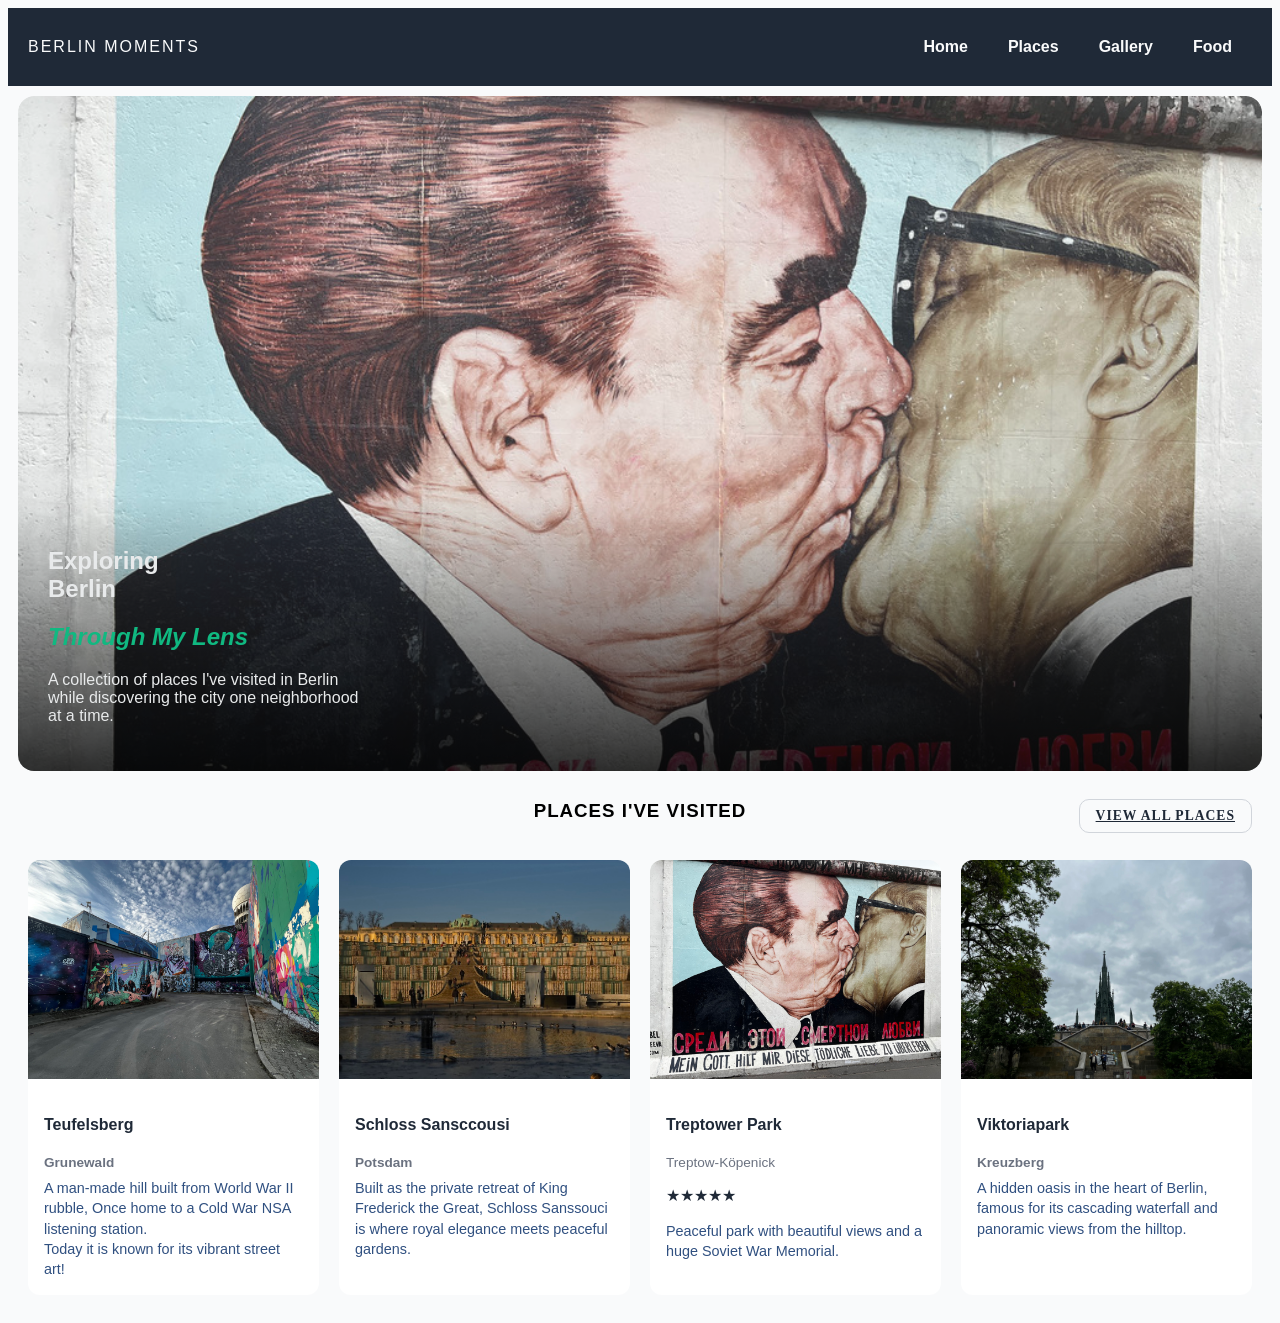
==== diary.html @ 1f84f020 "new page and style" ====
<!DOCTYPE html>
<html lang="en">

<head>
    <meta charset="UTF-8">
    <meta name="viewport" content="width=device-width, initial-scale=1.0">
    <title>Berlin Moments</title>
    <link rel="stylesheet" href="css/diary.css">
</head>

<body>
    <header>
        <span class="logo">BERLIN MOMENTS</span>
        <nav>
            <span class="nav">
                <a href="#top" class="nav-btn">Home</a>
                <a href="#places" class="nav-btn">Places</a>
                <a href="#Gallery" class="nav-btn">Gallery</a>
                <a href="#Food" class="nav-btn">Food</a>
            </span>
        </nav>
    </header>
    <main>
        <section class="section-one" id="top">
            <div class="berlin-wall">
                <img src="diary-pic/hero-image.jpg" alt="Berlin Wall" class="hero-image">
                <div class="hero-text">
                    <h1>Exploring<br> Berlin </h1>
                    <h2><i>Through My Lens</i></h2>
                    <p>
                        A collection of places I've visited in Berlin <br>while discovering the city one neighborhood
                        <BR>at a time.
                    </p>
                </div>
            </div>

        </section>
        <section class="section-two" id="places">
            <div class="places-header">
                <h3>PLACES I'VE VISITED</h3>
                <a href="#" class="view-all-btn">VIEW ALL PLACES</a>
            </div>
            <div class="places-grid">
                <div class="place-card">
                    <img src="diary-pic/Teufel.jpg" alt="Teufelsberg" class="place-image">
                    <div class="place-info">
                        <h4>Teufelsberg</h4>
                        <p class="place-location"><b>Grunewald</b></p>
                        <p class="place-desc">A man-made hill built from World War II rubble, Once home to a Cold War NSA listening station.<br>
                            Today it is known for its vibrant street art!</p>
                    </div>
                </div>
                <div class="place-card">
                    <img src="diary-pic/Sanssouci.jpg" alt="Sanssouci" class="place-image">
                    <div class="place-info">
                        <h4>Schloss Sansccousi</h4>
                        <p class="place-location"><b>Potsdam</b></p>
                        <p class="place-desc">Built as the private retreat of King Frederick the Great, Schloss Sanssouci is where royal elegance meets peaceful gardens.</p>
                    </div>
                </div>
                <div class="place-card">
                    <img src="diary-pic/hero-image.jpg" alt="Treptower Park" class="place-image">
                    <div class="place-info">
                        <h4>Treptower Park</h4>
                        <p class="place-location"> Treptow-Köpenick</p>
                        <p class="place-rating">★★★★★</p>
                        <p class="place-desc">Peaceful park with beautiful views and a huge Soviet War Memorial.</p>
                    </div>
                </div>
                <div class="place-card">
                    <img src="diary-pic/victoria park.jpg" alt="Viktoria Park" class="place-image">
                    <div class="place-info">
                        <h4>Viktoriapark</h4>
                        <p class="place-location"><b>Kreuzberg</B></p>
                        <p class="place-desc">A hidden oasis in the heart of Berlin, famous for its cascading waterfall and panoramic views from the hilltop.</p>
                    </div>
                </div>
            </div>
        </section>


    </main>
</body>

</html>
---- css/diary.css ----
body {
    background-color: #f9fafb;
    color: #f9fafb
}

header {
    display: flex;
    flex-wrap: wrap;
    align-items: center;
    justify-content: space-between;
    gap: 10px;
    padding: 10px 20px;
    font-family: 'Segoe UI', Tahoma, Geneva, Verdana, sans-serif;
    background-color: #1f2937;
}

.nav {
    display: flex;
    flex-wrap: wrap;
}

.logo {
    font-size: 1;
    font-family: 'Segoe UI', Tahoma, Geneva, Verdana, sans-serif;
    letter-spacing: 2px;
}

.nav-btn {
    color: #f9fafb;
    text-decoration: none;
    padding: 20px;
    font-size: 1;
    font-weight: bold;
    display: inline-block;
    transform: translateY(0);
    transition: transform 0.25s ease, color 0.25s ease;
}

.nav-btn:hover {
    transform: translateY(-5px);
    color: #059669;
}

main {
    padding: 10px;
}

.section-one {
    display: flex;
    justify-content: center;
}

.berlin-wall {
    position: relative;
    width: 100%;
    max-height: 75vh;
    border-radius: 1em;
    overflow: hidden;
}

.hero-image {
    display: block;
    width: 100%;
    aspect-ratio: 3 / 2;
    object-fit: cover;
    border-radius: 1em;
    opacity: 85%;
}

h2 {
    color: #10B981;
    font-family: 'Segoe UI', Tahoma, Geneva, Verdana, sans-serif;
}

.hero-text {
    position: absolute;
    left: 0;
    bottom: 0;
    width: 100%;
    box-sizing: border-box;
    padding: 30px;
    background: linear-gradient(to top, rgba(0, 0, 0, 0.8), rgba(0, 0, 0, 0));
    color: #e8eaeb;
    font-family: 'Segoe UI', Tahoma, Geneva, Verdana, sans-serif;
}

h3 {
    color: black;
    font-family: 'Segoe UI', Tahoma, Geneva, Verdana, sans-serif;
}

.section-two {
    padding: 10px 10px;
}

.places-header {
    position: relative;
    display: flex;
    align-items: center;
    justify-content: center;
    margin-bottom: 10px;
}

.places-header h3 {
    font-size: 1;
    letter-spacing: 1px;
    position: relative;
    padding-bottom: 10px;
}

.view-all-btn {
    position: absolute;
    right: 0;
    color: #1f2937;
    font-weight: bold;
    font-size: 0.85rem;
    letter-spacing: 1px;
    padding: 8px 16px;
    border: 1px solid #d1d5db;
    border-radius: 10px;
}

.view-all-btn:hover {
    background-color: #1f2937;
    color: #f9fafb;
}

.places-grid {
    display: grid;
    grid-template-columns: repeat(4, 1fr);
    gap: 20px;
}

.place-card {
    background-color: #ffffff;
    border-radius: 0.75em;
    overflow: hidden;
}

.place-card:hover {
    transform: translateY(-5px);
    box-shadow: 0 8px 16px rgba(0, 0, 0, 0.12);
}

.place-image {
    display: block;
    width: 100%;
    aspect-ratio: 4 / 3;
    object-fit: cover;
}

.place-info {
    padding: 16px;
    font-family: 'Segoe UI', Tahoma, Geneva, Verdana, sans-serif;
    color: #1f2937;
}

.place-location {
    margin: 0 0 8px;
    font-size: 0.85rem;
    color: #6b7280;
}

.place-desc {
    margin: 0;
    font-size: 0.9rem;
    color: #305080;
    line-height: 1.4;
}
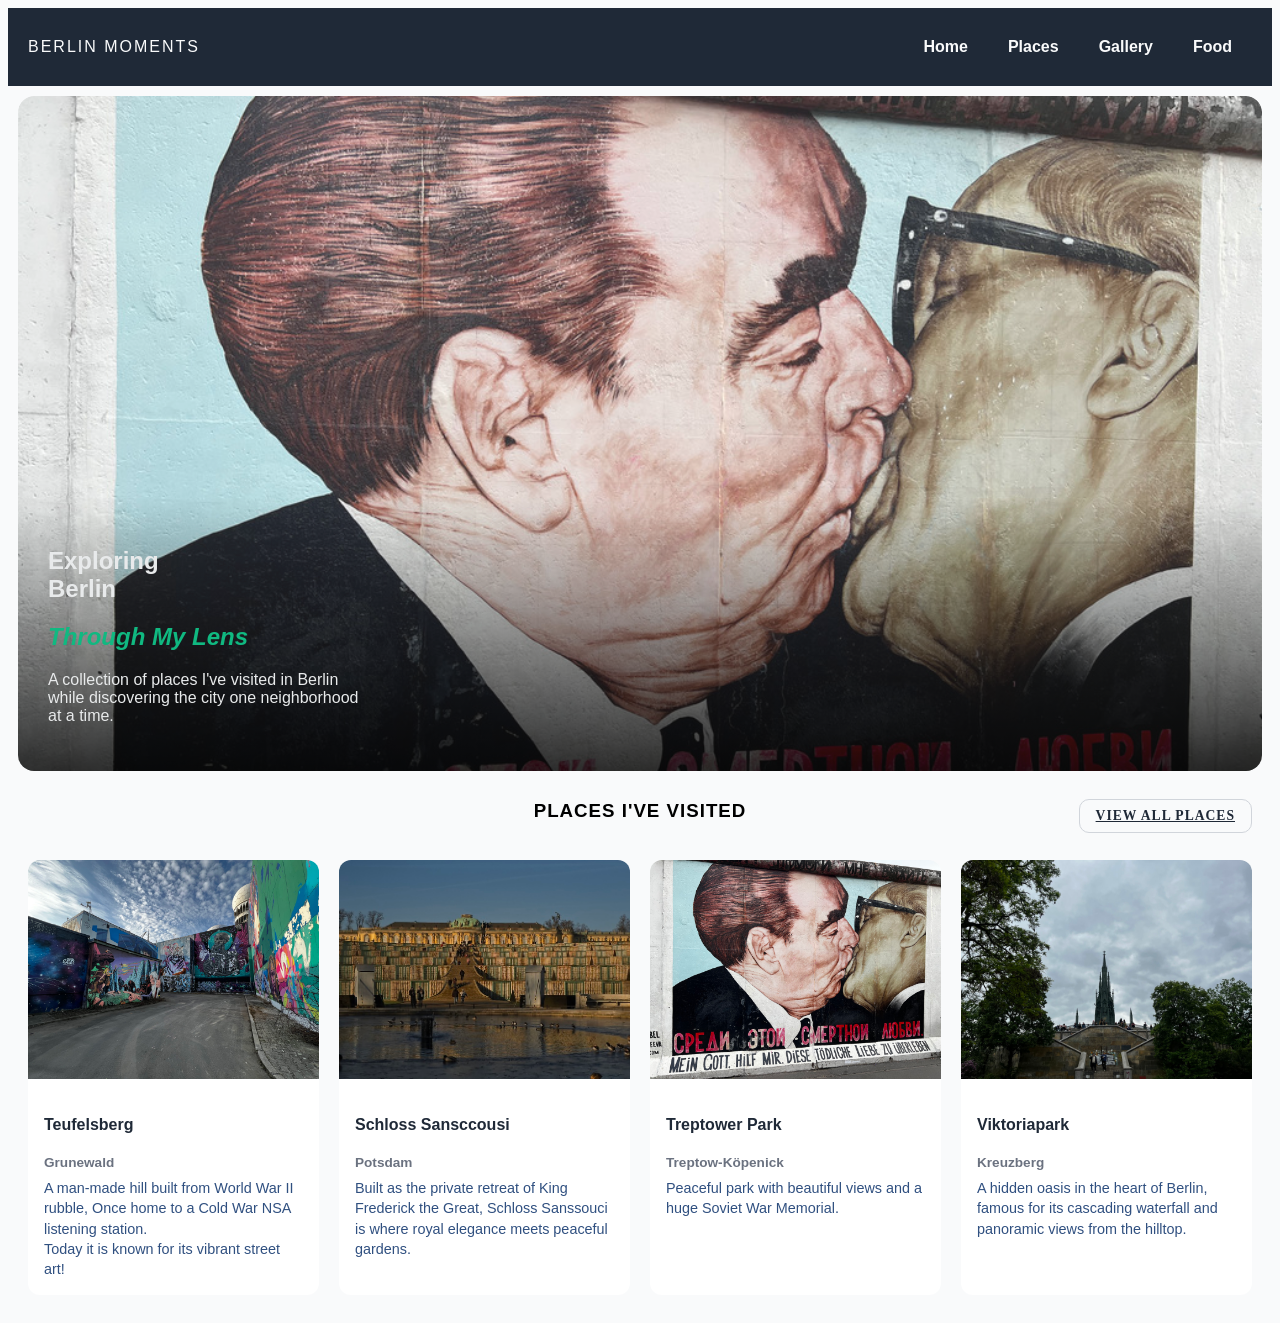
==== commit 22c28ee2: "1 page complete" ====
--- a/diary.html
+++ b/diary.html
@@ -45,7 +45,7 @@
                     <img src="diary-pic/Teufel.jpg" alt="Teufelsberg" class="place-image">
                     <div class="place-info">
                         <h4>Teufelsberg</h4>
-                        <p class="place-location"><b>Grunewald</b></p>
+                        <p class="place-location">Grunewald</p>
                         <p class="place-desc">A man-made hill built from World War II rubble, Once home to a Cold War NSA listening station.<br>
                             Today it is known for its vibrant street art!</p>
                     </div>
@@ -54,7 +54,7 @@
                     <img src="diary-pic/Sanssouci.jpg" alt="Sanssouci" class="place-image">
                     <div class="place-info">
                         <h4>Schloss Sansccousi</h4>
-                        <p class="place-location"><b>Potsdam</b></p>
+                        <p class="place-location">Potsdam</p>
                         <p class="place-desc">Built as the private retreat of King Frederick the Great, Schloss Sanssouci is where royal elegance meets peaceful gardens.</p>
                     </div>
                 </div>
@@ -63,7 +63,6 @@
                     <div class="place-info">
                         <h4>Treptower Park</h4>
                         <p class="place-location"> Treptow-Köpenick</p>
-                        <p class="place-rating">★★★★★</p>
                         <p class="place-desc">Peaceful park with beautiful views and a huge Soviet War Memorial.</p>
                     </div>
                 </div>
@@ -71,7 +70,7 @@
                     <img src="diary-pic/victoria park.jpg" alt="Viktoria Park" class="place-image">
                     <div class="place-info">
                         <h4>Viktoriapark</h4>
-                        <p class="place-location"><b>Kreuzberg</B></p>
+                        <p class="place-location">Kreuzberg</p>
                         <p class="place-desc">A hidden oasis in the heart of Berlin, famous for its cascading waterfall and panoramic views from the hilltop.</p>
                     </div>
                 </div>
--- a/css/diary.css
+++ b/css/diary.css
@@ -159,6 +159,7 @@
     margin: 0 0 8px;
     font-size: 0.85rem;
     color: #6b7280;
+    font-weight: bold;
 }
 
 .place-desc {
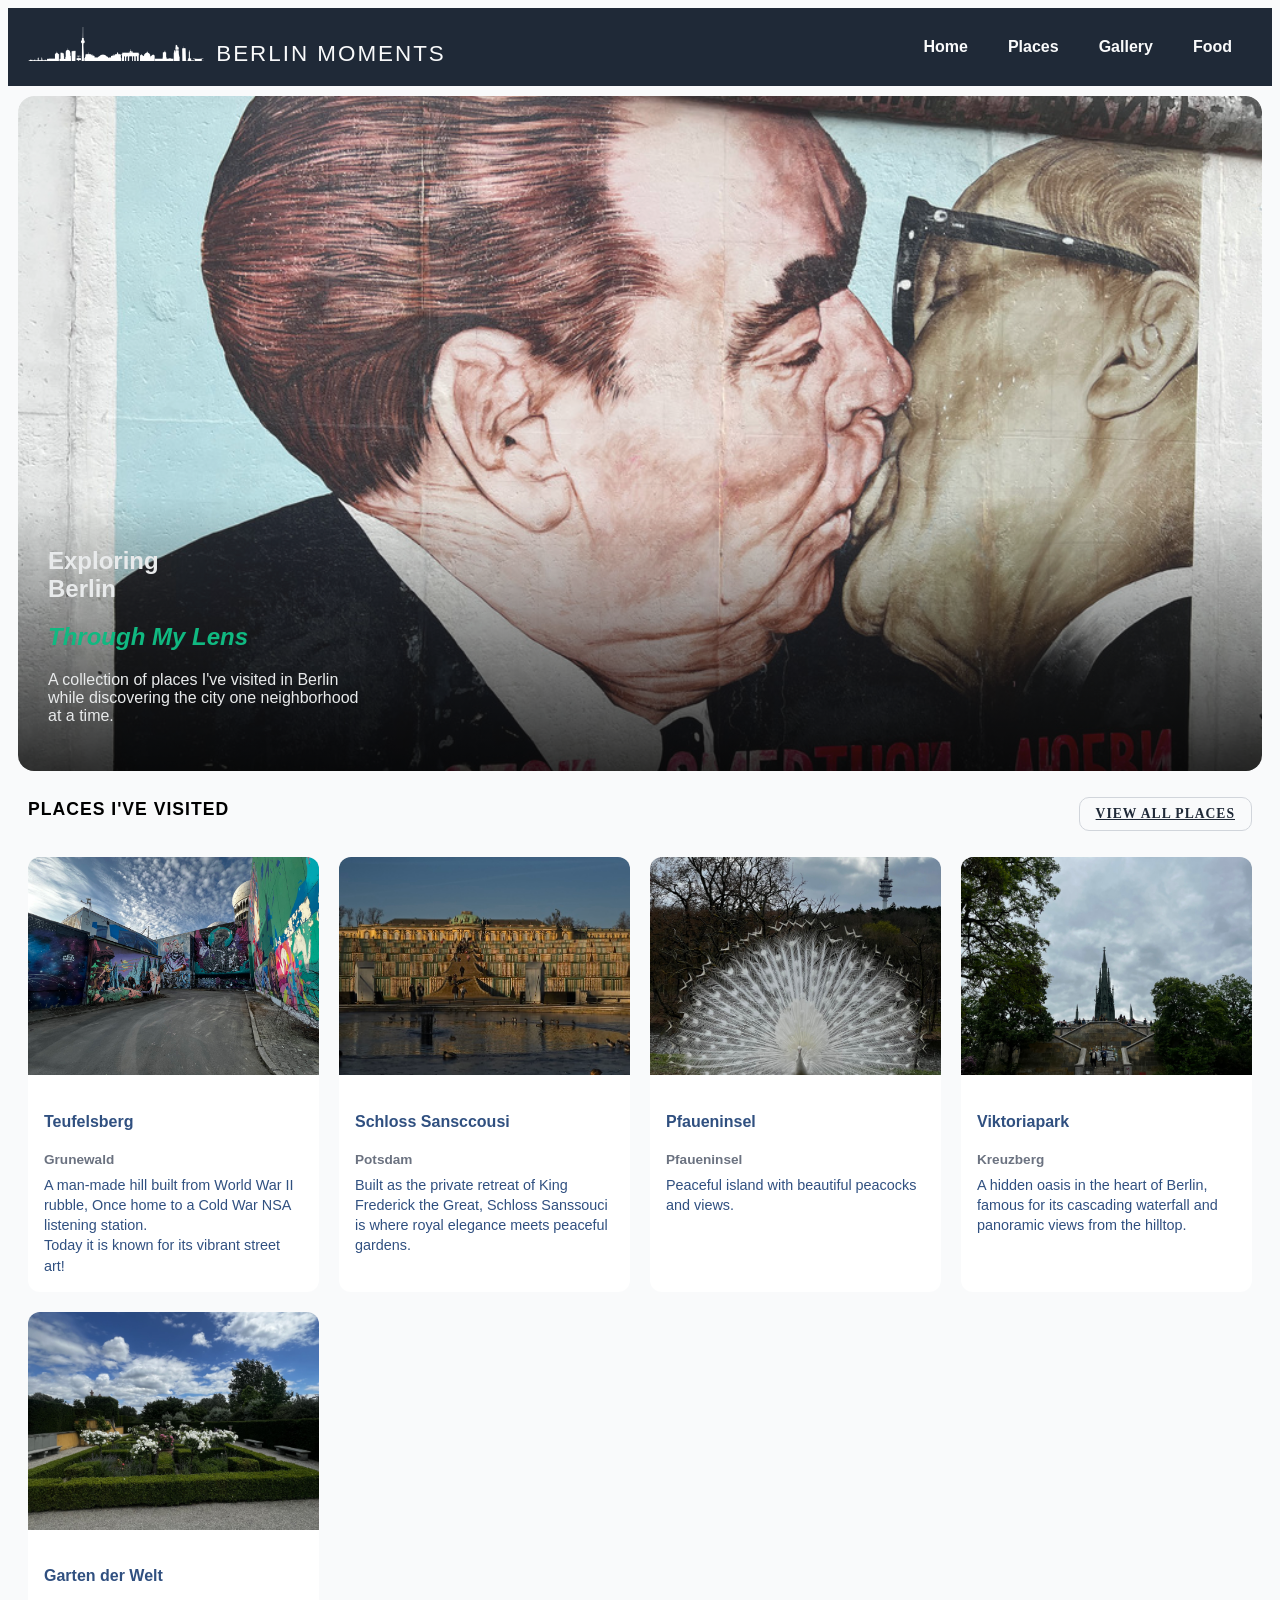
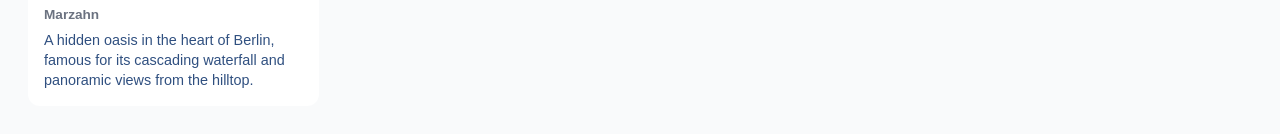
==== commit ce3b86d2: "logo and placecard added" ====
--- a/diary.html
+++ b/diary.html
@@ -9,8 +9,14 @@
 </head>
 
 <body>
+
+    <!-- navbar and header -->
+
     <header>
-        <span class="logo">BERLIN MOMENTS</span>
+        <span class="logo">
+            <img src="diary-pic/skyline.png" class="skyline-logo">
+            BERLIN MOMENTS
+        </span>
         <nav>
             <span class="nav">
                 <a href="#top" class="nav-btn">Home</a>
@@ -20,6 +26,9 @@
             </span>
         </nav>
     </header>
+
+    <!-- Section 1 - Hero image and text -->
+
     <main>
         <section class="section-one" id="top">
             <div class="berlin-wall">
@@ -35,6 +44,9 @@
             </div>
 
         </section>
+
+        <!-- Section 2 -places visited, images and about berlin -->
+
         <section class="section-two" id="places">
             <div class="places-header">
                 <h3>PLACES I'VE VISITED</h3>
@@ -46,7 +58,8 @@
                     <div class="place-info">
                         <h4>Teufelsberg</h4>
                         <p class="place-location">Grunewald</p>
-                        <p class="place-desc">A man-made hill built from World War II rubble, Once home to a Cold War NSA listening station.<br>
+                        <p class="place-desc">A man-made hill built from World War II rubble, Once home to a Cold War
+                            NSA listening station.<br>
                             Today it is known for its vibrant street art!</p>
                     </div>
                 </div>
@@ -55,15 +68,16 @@
                     <div class="place-info">
                         <h4>Schloss Sansccousi</h4>
                         <p class="place-location">Potsdam</p>
-                        <p class="place-desc">Built as the private retreat of King Frederick the Great, Schloss Sanssouci is where royal elegance meets peaceful gardens.</p>
+                        <p class="place-desc">Built as the private retreat of King Frederick the Great, Schloss
+                            Sanssouci is where royal elegance meets peaceful gardens.</p>
                     </div>
                 </div>
                 <div class="place-card">
-                    <img src="diary-pic/hero-image.jpg" alt="Treptower Park" class="place-image">
+                    <img src="diary-pic/pfaueninsel.jpg" alt="Pfaueninsel" class="place-image">
                     <div class="place-info">
-                        <h4>Treptower Park</h4>
-                        <p class="place-location"> Treptow-Köpenick</p>
-                        <p class="place-desc">Peaceful park with beautiful views and a huge Soviet War Memorial.</p>
+                        <h4>Pfaueninsel</h4>
+                        <p class="place-location"> Pfaueninsel</p>
+                        <p class="place-desc">Peaceful island with beautiful peacocks and views.</p>
                     </div>
                 </div>
                 <div class="place-card">
@@ -71,13 +85,24 @@
                     <div class="place-info">
                         <h4>Viktoriapark</h4>
                         <p class="place-location">Kreuzberg</p>
-                        <p class="place-desc">A hidden oasis in the heart of Berlin, famous for its cascading waterfall and panoramic views from the hilltop.</p>
+                        <p class="place-desc">A hidden oasis in the heart of Berlin, famous for its cascading waterfall
+                            and panoramic views from the hilltop.</p>
+                    </div>
+                </div>
+                <div class="place-card">
+                    <img src="diary-pic/garten der welt.jpg" alt="Garten der Welt" class="place-image">
+                    <div class="place-info">
+                        <h4>Garten der Welt</h4>
+                        <p class="place-location">Marzahn</p>
+                        <p class="place-desc">A hidden oasis in the heart of Berlin, famous for its cascading waterfall
+                            and panoramic views from the hilltop.</p>
                     </div>
                 </div>
             </div>
-        </section>
+          
 
 
+        </section>
     </main>
 </body>
 
--- a/css/diary.css
+++ b/css/diary.css
@@ -2,6 +2,8 @@
     background-color: #f9fafb;
     color: #f9fafb
 }
+
+/*Header, logo and Nav */
 
 header {
     display: flex;
@@ -20,16 +22,20 @@
 }
 
 .logo {
-    font-size: 1;
+    font-size: 1.4rem;
     font-family: 'Segoe UI', Tahoma, Geneva, Verdana, sans-serif;
     letter-spacing: 2px;
+}
+
+.skyline-logo {
+    width: 180px;
 }
 
 .nav-btn {
     color: #f9fafb;
     text-decoration: none;
     padding: 20px;
-    font-size: 1;
+    font-size: 1rem;
     font-weight: bold;
     display: inline-block;
     transform: translateY(0);
@@ -41,6 +47,7 @@
     color: #059669;
 }
 
+/*Section 1 - Hero image and text  */
 main {
     padding: 10px;
 }
@@ -84,6 +91,7 @@
     font-family: 'Segoe UI', Tahoma, Geneva, Verdana, sans-serif;
 }
 
+/* Section 2 - places visited, view all button and about berlin section */
 h3 {
     color: black;
     font-family: 'Segoe UI', Tahoma, Geneva, Verdana, sans-serif;
@@ -96,21 +104,21 @@
 .places-header {
     position: relative;
     display: flex;
+    flex-wrap: wrap;
     align-items: center;
     justify-content: center;
+    gap: 10px;
     margin-bottom: 10px;
 }
 
 .places-header h3 {
-    font-size: 1;
+    font-size: 1.1rem;
     letter-spacing: 1px;
     position: relative;
     padding-bottom: 10px;
 }
 
 .view-all-btn {
-    position: absolute;
-    right: 0;
     color: #1f2937;
     font-weight: bold;
     font-size: 0.85rem;
@@ -127,8 +135,29 @@
 
 .places-grid {
     display: grid;
-    grid-template-columns: repeat(4, 1fr);
+    grid-template-columns: 1fr;
     gap: 20px;
+}
+
+@media (min-width: 600px) {
+    .places-grid {
+        grid-template-columns: repeat(2, 1fr);
+    }
+
+    .places-header {
+        justify-content: space-between;
+    }
+
+    .view-all-btn {
+        position: absolute;
+        right: 0;
+    }
+}
+
+@media (min-width: 1024px) {
+    .places-grid {
+        grid-template-columns: repeat(4, 1fr);
+    }
 }
 
 .place-card {
@@ -152,7 +181,7 @@
 .place-info {
     padding: 16px;
     font-family: 'Segoe UI', Tahoma, Geneva, Verdana, sans-serif;
-    color: #1f2937;
+    color: #305080;
 }
 
 .place-location {
@@ -167,4 +196,4 @@
     font-size: 0.9rem;
     color: #305080;
     line-height: 1.4;
-}+}
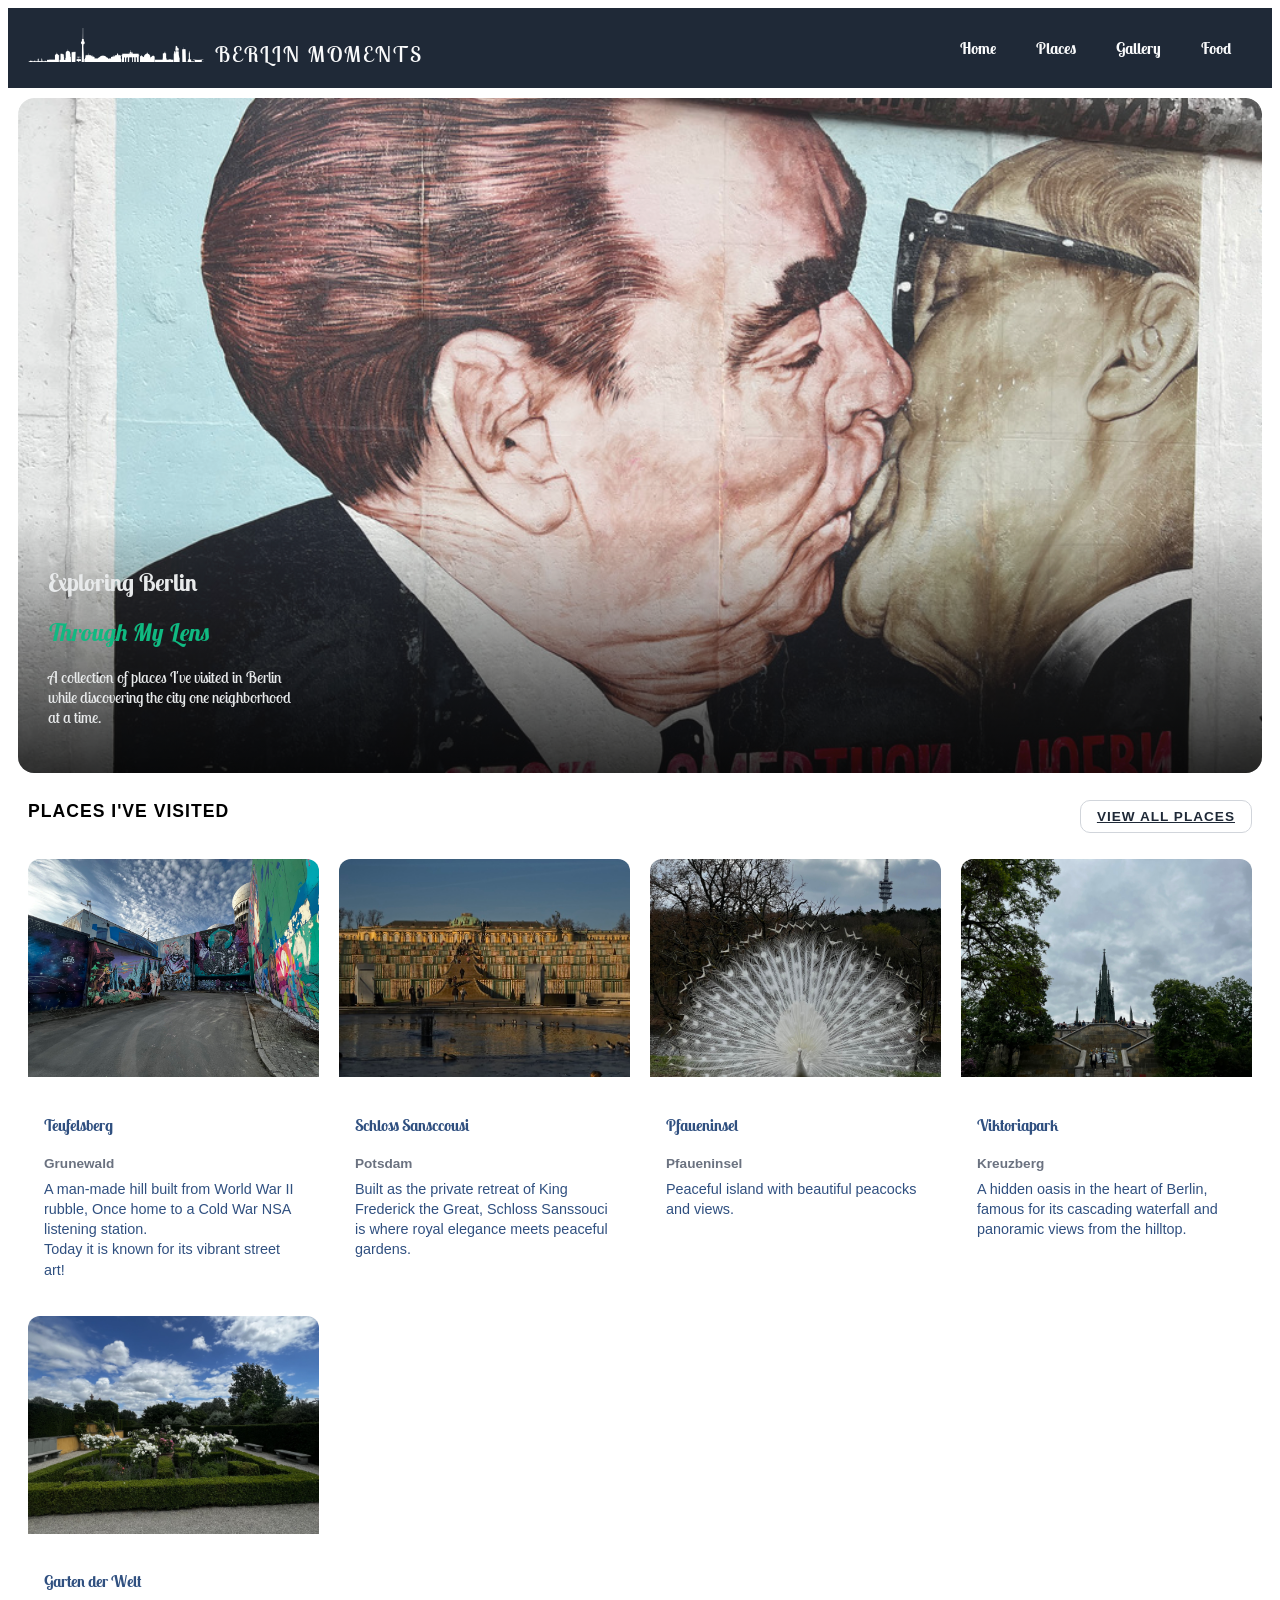
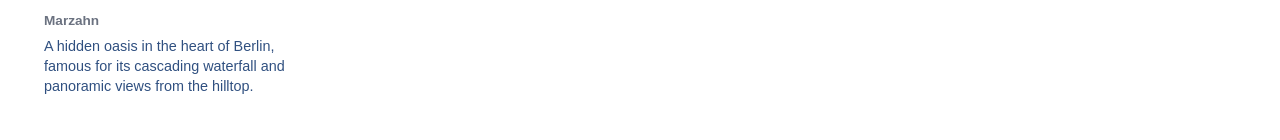
==== commit 6f701fb1: "new section 'my learnings' added" ====
--- a/diary.html
+++ b/diary.html
@@ -6,9 +6,12 @@
     <meta name="viewport" content="width=device-width, initial-scale=1.0">
     <title>Berlin Moments</title>
     <link rel="stylesheet" href="css/diary.css">
+    <link rel="preconnect" href="https://fonts.googleapis.com">
+    <link rel="preconnect" href="https://fonts.gstatic.com" crossorigin>
+    <link href="https://fonts.googleapis.com/css2?family=Lobster+Two:ital,wght@0,400;0,700;1,400;1,700&display=swap" rel="stylesheet">
 </head>
 
-<body>
+<body class="lobster-two-regular">
 
     <!-- navbar and header -->
 
@@ -30,11 +33,11 @@
     <!-- Section 1 - Hero image and text -->
 
     <main>
-        <section class="section-one" id="top">
+        <section class="section-hero" id="top">
             <div class="berlin-wall">
                 <img src="diary-pic/hero-image.jpg" alt="Berlin Wall" class="hero-image">
                 <div class="hero-text">
-                    <h1>Exploring<br> Berlin </h1>
+                    <h1>Exploring Berlin </h1>
                     <h2><i>Through My Lens</i></h2>
                     <p>
                         A collection of places I've visited in Berlin <br>while discovering the city one neighborhood
@@ -47,7 +50,7 @@
 
         <!-- Section 2 -places visited, images and about berlin -->
 
-        <section class="section-two" id="places">
+        <section class="section-places" id="places">
             <div class="places-header">
                 <h3>PLACES I'VE VISITED</h3>
                 <a href="#" class="view-all-btn">VIEW ALL PLACES</a>
@@ -99,9 +102,6 @@
                     </div>
                 </div>
             </div>
-          
-
-
         </section>
     </main>
 </body>
--- a/css/diary.css
+++ b/css/diary.css
@@ -1,8 +1,3 @@
-body {
-    background-color: #f9fafb;
-    color: #f9fafb
-}
-
 /*Header, logo and Nav */
 
 header {
@@ -12,23 +7,22 @@
     justify-content: space-between;
     gap: 10px;
     padding: 10px 20px;
-    font-family: 'Segoe UI', Tahoma, Geneva, Verdana, sans-serif;
     background-color: #1f2937;
-}
-
-.nav {
-    display: flex;
-    flex-wrap: wrap;
 }
 
 .logo {
     font-size: 1.4rem;
-    font-family: 'Segoe UI', Tahoma, Geneva, Verdana, sans-serif;
     letter-spacing: 2px;
+    color: #f9fafb
 }
 
 .skyline-logo {
     width: 180px;
+}
+
+.nav {
+    display: flex;
+    flex-wrap: wrap;
 }
 
 .nav-btn {
@@ -52,7 +46,7 @@
     padding: 10px;
 }
 
-.section-one {
+.section-hero {
     display: flex;
     justify-content: center;
 }
@@ -76,7 +70,6 @@
 
 h2 {
     color: #10B981;
-    font-family: 'Segoe UI', Tahoma, Geneva, Verdana, sans-serif;
 }
 
 .hero-text {
@@ -88,7 +81,6 @@
     padding: 30px;
     background: linear-gradient(to top, rgba(0, 0, 0, 0.8), rgba(0, 0, 0, 0));
     color: #e8eaeb;
-    font-family: 'Segoe UI', Tahoma, Geneva, Verdana, sans-serif;
 }
 
 /* Section 2 - places visited, view all button and about berlin section */
@@ -97,7 +89,7 @@
     font-family: 'Segoe UI', Tahoma, Geneva, Verdana, sans-serif;
 }
 
-.section-two {
+.section-places {
     padding: 10px 10px;
 }
 
@@ -121,6 +113,7 @@
 .view-all-btn {
     color: #1f2937;
     font-weight: bold;
+    font-family: 'Segoe UI', Tahoma, Geneva, Verdana, sans-serif;
     font-size: 0.85rem;
     letter-spacing: 1px;
     padding: 8px 16px;
@@ -180,7 +173,7 @@
 
 .place-info {
     padding: 16px;
-    font-family: 'Segoe UI', Tahoma, Geneva, Verdana, sans-serif;
+    /* font-family: 'Segoe UI', Tahoma, Geneva, Verdana, sans-serif; */
     color: #305080;
 }
 
@@ -189,6 +182,7 @@
     font-size: 0.85rem;
     color: #6b7280;
     font-weight: bold;
+    font-family: 'Segoe UI', Tahoma, Geneva, Verdana, sans-serif;
 }
 
 .place-desc {
@@ -196,4 +190,29 @@
     font-size: 0.9rem;
     color: #305080;
     line-height: 1.4;
-}
+    font-family: 'Segoe UI', Tahoma, Geneva, Verdana, sans-serif;
+}
+
+.lobster-two-regular {
+    font-family: "Lobster Two", sans-serif;
+    font-weight: 400;
+    font-style: normal;
+}
+
+.lobster-two-bold {
+    font-family: "Lobster Two", sans-serif;
+    font-weight: 700;
+    font-style: normal;
+}
+
+.lobster-two-regular-italic {
+    font-family: "Lobster Two", sans-serif;
+    font-weight: 400;
+    font-style: italic;
+}
+
+.lobster-two-bold-italic {
+    font-family: "Lobster Two", sans-serif;
+    font-weight: 700;
+    font-style: italic;
+}
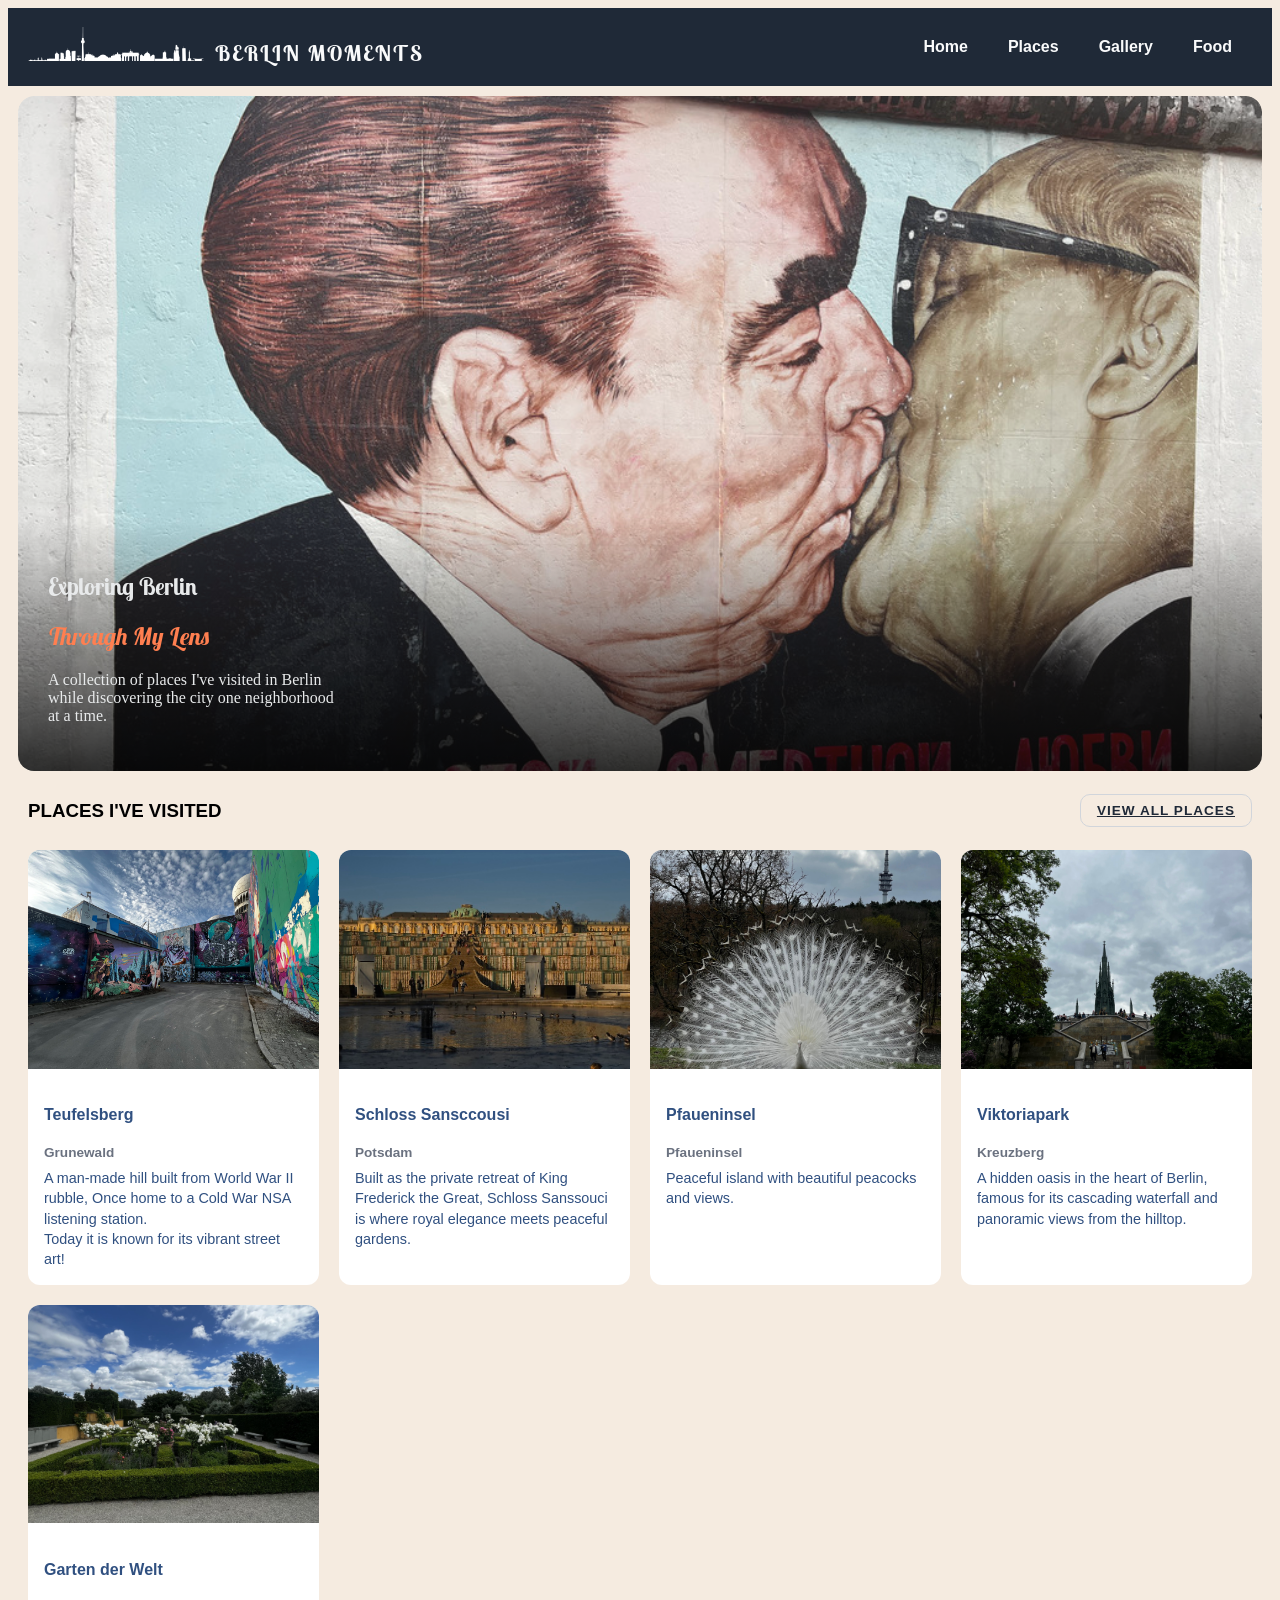
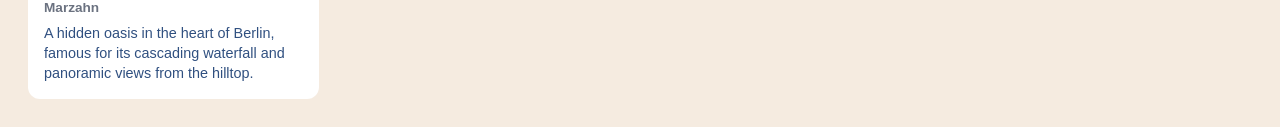
==== commit 9ae1cafb: "font  and color adjustment" ====
--- a/diary.html
+++ b/diary.html
@@ -11,12 +11,12 @@
     <link href="https://fonts.googleapis.com/css2?family=Lobster+Two:ital,wght@0,400;0,700;1,400;1,700&display=swap" rel="stylesheet">
 </head>
 
-<body class="lobster-two-regular">
+<body>
 
     <!-- navbar and header -->
 
     <header>
-        <span class="logo">
+        <span class="logo lobster-two-bold">
             <img src="diary-pic/skyline.png" class="skyline-logo">
             BERLIN MOMENTS
         </span>
@@ -37,8 +37,8 @@
             <div class="berlin-wall">
                 <img src="diary-pic/hero-image.jpg" alt="Berlin Wall" class="hero-image">
                 <div class="hero-text">
-                    <h1>Exploring Berlin </h1>
-                    <h2><i>Through My Lens</i></h2>
+                    <h1 class="lobster-two-bold">Exploring Berlin </h1>
+                    <h2 class="lobster-two-bold"><i>Through My Lens</i></h2>
                     <p>
                         A collection of places I've visited in Berlin <br>while discovering the city one neighborhood
                         <BR>at a time.
--- a/css/diary.css
+++ b/css/diary.css
@@ -1,3 +1,6 @@
+body{
+    background-color:#f5ebe0;
+}
 /*Header, logo and Nav */
 
 header {
@@ -30,6 +33,7 @@
     text-decoration: none;
     padding: 20px;
     font-size: 1rem;
+    font-family: 'Segoe UI', Tahoma, Geneva, Verdana, sans-serif;
     font-weight: bold;
     display: inline-block;
     transform: translateY(0);
@@ -69,7 +73,7 @@
 }
 
 h2 {
-    color: #10B981;
+    color: coral;
 }
 
 .hero-text {
@@ -101,13 +105,7 @@
     justify-content: center;
     gap: 10px;
     margin-bottom: 10px;
-}
 
-.places-header h3 {
-    font-size: 1.1rem;
-    letter-spacing: 1px;
-    position: relative;
-    padding-bottom: 10px;
 }
 
 .view-all-btn {
@@ -157,6 +155,7 @@
     background-color: #ffffff;
     border-radius: 0.75em;
     overflow: hidden;
+    font-family: 'Segoe UI', Tahoma, Geneva, Verdana, sans-serif;
 }
 
 .place-card:hover {
@@ -173,7 +172,6 @@
 
 .place-info {
     padding: 16px;
-    /* font-family: 'Segoe UI', Tahoma, Geneva, Verdana, sans-serif; */
     color: #305080;
 }
 
@@ -190,29 +188,10 @@
     font-size: 0.9rem;
     color: #305080;
     line-height: 1.4;
-    font-family: 'Segoe UI', Tahoma, Geneva, Verdana, sans-serif;
-}
-
-.lobster-two-regular {
-    font-family: "Lobster Two", sans-serif;
-    font-weight: 400;
-    font-style: normal;
 }
 
 .lobster-two-bold {
     font-family: "Lobster Two", sans-serif;
     font-weight: 700;
     font-style: normal;
-}
-
-.lobster-two-regular-italic {
-    font-family: "Lobster Two", sans-serif;
-    font-weight: 400;
-    font-style: italic;
-}
-
-.lobster-two-bold-italic {
-    font-family: "Lobster Two", sans-serif;
-    font-weight: 700;
-    font-style: italic;
 }
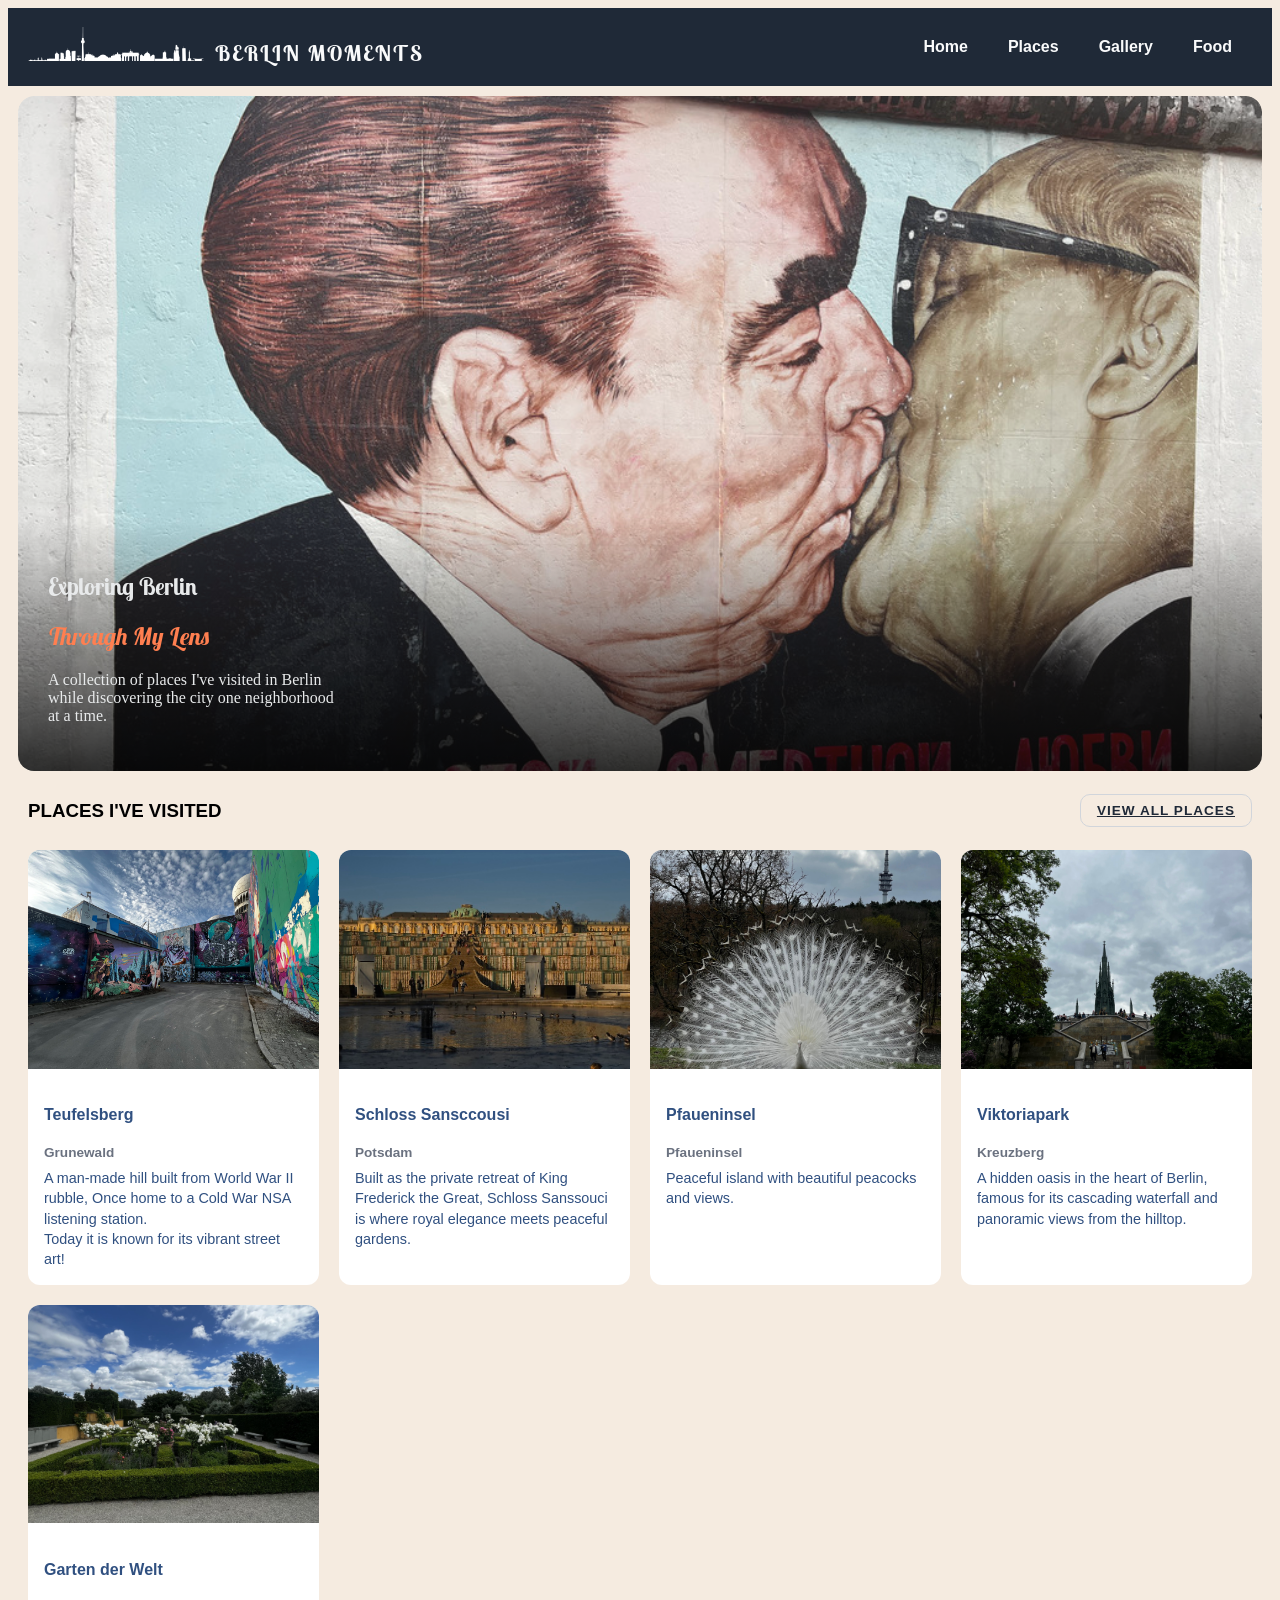
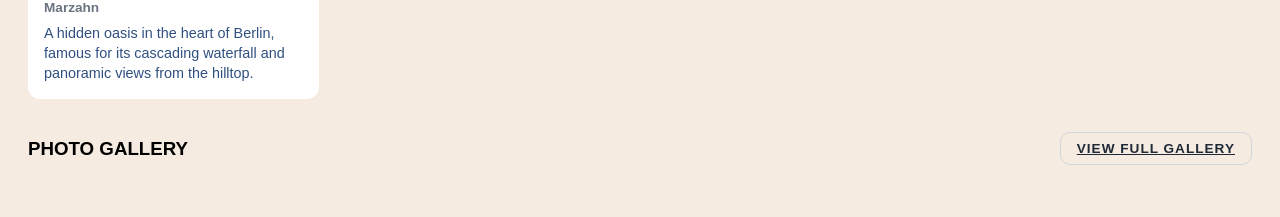
==== commit 2ef31ccf: "ha changes" ====
--- a/diary.html
+++ b/diary.html
@@ -8,7 +8,8 @@
     <link rel="stylesheet" href="css/diary.css">
     <link rel="preconnect" href="https://fonts.googleapis.com">
     <link rel="preconnect" href="https://fonts.gstatic.com" crossorigin>
-    <link href="https://fonts.googleapis.com/css2?family=Lobster+Two:ital,wght@0,400;0,700;1,400;1,700&display=swap" rel="stylesheet">
+    <link href="https://fonts.googleapis.com/css2?family=Lobster+Two:ital,wght@0,400;0,700;1,400;1,700&display=swap"
+        rel="stylesheet">
 </head>
 
 <body>
@@ -103,6 +104,13 @@
                 </div>
             </div>
         </section>
+        
+        <section class="section-places" id="Gallery">
+            <div class="places-header">
+                <h3>PHOTO GALLERY</h3>
+                <a href="#" class="view-all-btn">VIEW FULL GALLERY</a>
+            </div>
+        </section>
     </main>
 </body>
 
--- a/css/diary.css
+++ b/css/diary.css
@@ -1,6 +1,7 @@
-body{
-    background-color:#f5ebe0;
-}
+body {
+    background-color: #f5ebe0;
+}
+
 /*Header, logo and Nav */
 
 header {
@@ -130,27 +131,6 @@
     gap: 20px;
 }
 
-@media (min-width: 600px) {
-    .places-grid {
-        grid-template-columns: repeat(2, 1fr);
-    }
-
-    .places-header {
-        justify-content: space-between;
-    }
-
-    .view-all-btn {
-        position: absolute;
-        right: 0;
-    }
-}
-
-@media (min-width: 1024px) {
-    .places-grid {
-        grid-template-columns: repeat(4, 1fr);
-    }
-}
-
 .place-card {
     background-color: #ffffff;
     border-radius: 0.75em;
@@ -190,8 +170,34 @@
     line-height: 1.4;
 }
 
+/* Section Photos Gallery */
+
+
+/* For Font family */
 .lobster-two-bold {
     font-family: "Lobster Two", sans-serif;
     font-weight: 700;
     font-style: normal;
+}
+
+/* For responsiveness */
+@media (min-width: 600px) {
+    .places-grid {
+        grid-template-columns: repeat(2, 1fr);
+    }
+
+    .places-header {
+        justify-content: space-between;
+    }
+
+    .view-all-btn {
+        position: absolute;
+        right: 0;
+    }
+}
+
+@media (min-width: 1024px) {
+    .places-grid {
+        grid-template-columns: repeat(4, 1fr);
+    }
 }
